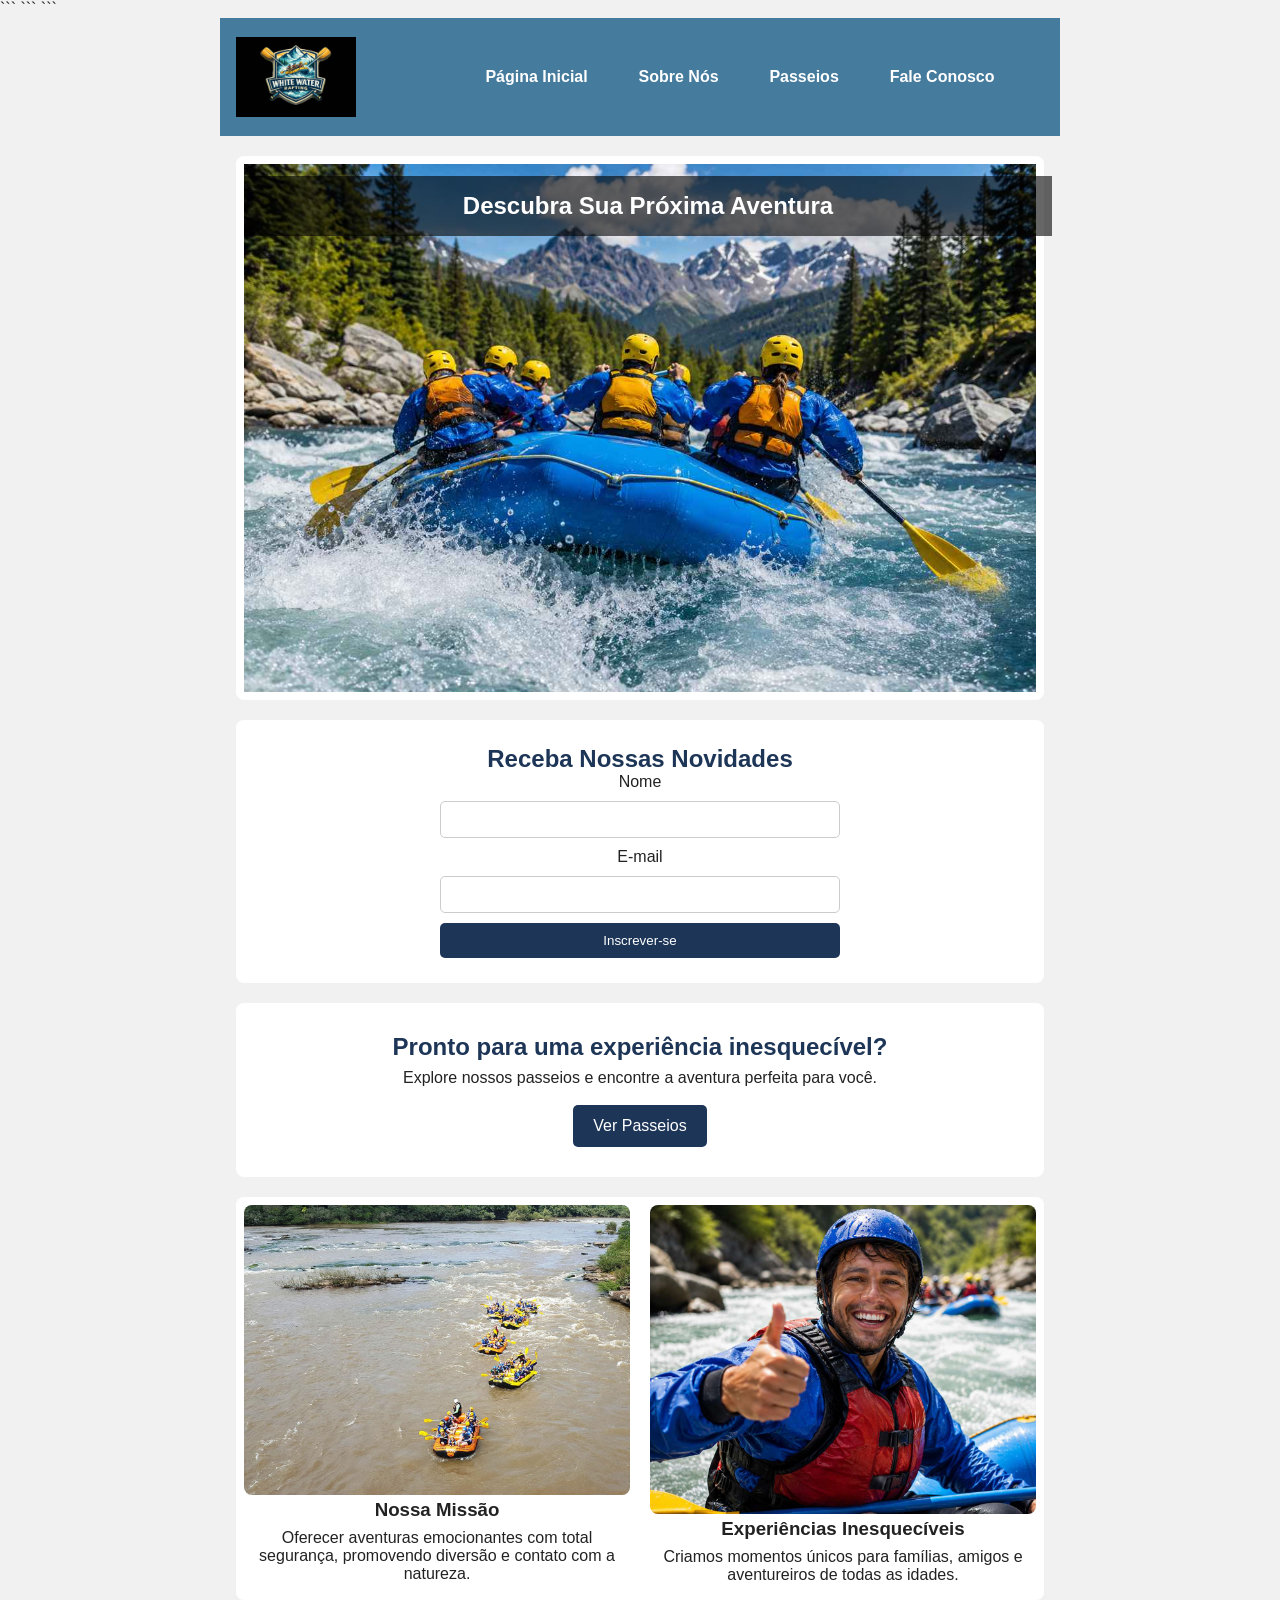
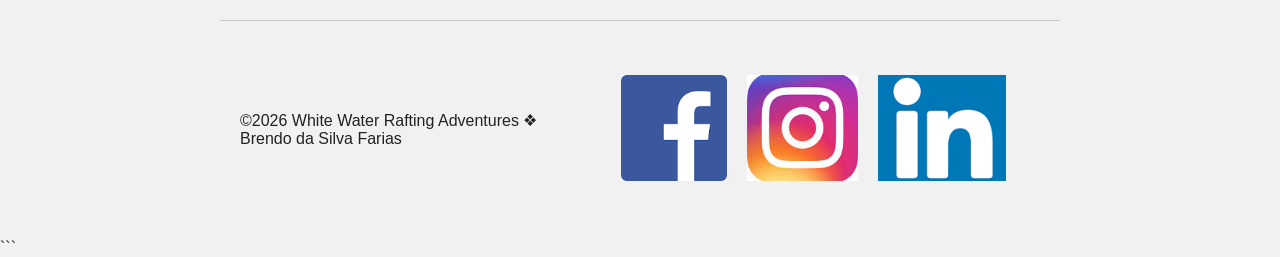
==== wwr/index.html @ 47317ab7 "final" ====
<!DOCTYPE html>

<html lang="pt-BR">

<head>
    <meta charset="UTF-8">
    <meta name="viewport" content="width=device-width, initial-scale=1.0">

```
<title>Página Inicial | White Water Rafting Adventures</title>

<meta name="description"
    content="Viva aventuras inesquecíveis em rafting. Conheça nossos passeios, experiências e reserve sua próxima aventura.">

<meta name="author" content="Brendo da Silva Farias">

<link rel="stylesheet" href="estilos/rafting.css">
```

</head>

<body>

```
<header>
    <img src="imagens/logo.jpg" alt="Logo White Water Rafting">

    <nav>
        <a href="index.html">Página Inicial</a>
        <a href="sobre.html">Sobre Nós</a>
        <a href="passeios.html">Passeios</a>
        <a href="contato.html">Fale Conosco</a>
    </nav>
</header>

<main>

    <section class="hero">
        <img src="imagens/hero.jpg" alt="Rafting em águas rápidas">

        <h1>Descubra Sua Próxima Aventura</h1>
    </section>

    <section class="newsletter">
        <h2>Receba Nossas Novidades</h2>

        <form>
            <label for="nome">Nome</label>
            <input type="text" id="nome" name="nome" required>

            <label for="email">E-mail</label>
            <input type="email" id="email" name="email" required>

            <button type="submit">Inscrever-se</button>
        </form>
    </section>

    <section class="cta">
        <h2>Pronto para uma experiência inesquecível?</h2>

        <p>
            Explore nossos passeios e encontre a aventura perfeita para você.
        </p>

        <a href="passeios.html" class="botao">
            Ver Passeios
        </a>
    </section>

    <section class="home-grid">

        <div class="grid-item">
            <img src="imagens/raft1.jpg" alt="Equipe praticando rafting">

            <h3>Nossa Missão</h3>

            <p>
                Oferecer aventuras emocionantes com total segurança,
                promovendo diversão e contato com a natureza.
            </p>
        </div>

        <div class="grid-item">
            <img src="imagens/cliente-feliz.jpg" alt="Clientes satisfeitos">

            <h3>Experiências Inesquecíveis</h3>

            <p>
                Criamos momentos únicos para famílias, amigos
                e aventureiros de todas as idades.
            </p>
        </div>

    </section>

</main>

<footer>
    <p>©2026 White Water Rafting Adventures ❖ Brendo da Silva Farias</p>

    <nav class="socialmedia">

        <a href="https://facebook.com">
            <img src="imagens/facebook.png" alt="Ícone do Facebook">
        </a>

        <a href="https://instagram.com">
            <img src="imagens/instagram.jpeg" alt="Ícone do Instagram">
        </a>

        <a href="https://linkedin.com">
            <img src="imagens/linkedin.png" alt="Ícone do LinkedIn">
        </a>

    </nav>
</footer>
```

</body>

</html>
---- wwr/estilos/rafting.css ----
* {
    margin: 0;
    padding: 0;
    box-sizing: border-box;
}

:root {
    --cor-primaria: #1d3557;
    --cor-secundaria: #457b9d;
    --cor-destaque1: #222222;
    --cor-fundo: #f1f1f1;
    --cor-clara: #ffffff;

    --fonte-titulo: Arial, Helvetica, sans-serif;
    --fonte-body: Arial, Helvetica, sans-serif;
}

body {
    font-family: var(--fonte-body);
    color: var(--cor-destaque1);
    background-color: var(--cor-fundo);
}

header,
main,
footer {
    max-width: 840px;
    margin: 0 auto;
}

header {
    display: grid;
    grid-template-columns: 200px 1fr;
    align-items: center;
    background-color: var(--cor-secundaria);
    padding: 16px;
    color: var(--cor-clara);
}

header img {
    width: 120px;
}

nav {
    display: flex;
    justify-content: space-around;
    align-items: center;
    margin: 16px;
    padding: 8px;
}

nav a {
    color: var(--cor-clara);
    text-decoration: none;
    font-weight: bold;
    padding: 10px;
}

nav a:hover {
    background-color: var(--cor-primaria);
    border-radius: 5px;
}

h1,
h2 {
    font-family: var(--fonte-titulo);
    color: var(--cor-primaria);
    text-align: center;
}

section,
article {
    margin: 16px;
    padding: 8px;
}

p {
    margin: 8px 0;
}

.hero {
    position: relative;
}

.hero img {
    display: block;
    width: 100%;
    height: auto;
}

.hero h1 {
    position: absolute;
    top: 20px;
    width: 100%;
    padding: 16px;
    text-align: center;
    background-color: rgba(0, 0, 0, 0.6);
    color: var(--cor-clara);
}

.hero article {
    position: absolute;
    bottom: 20px;
    left: 20px;
    right: 20px;
    padding: 20px;
    background-color: rgba(255, 255, 255, 0.85);
}

.hero article img {
    float: right;
    width: 125px;
    margin-left: 15px;
    border: 2px solid var(--cor-primaria);
}

section {
    background-color: var(--cor-clara);
    margin-top: 20px;
    border-radius: 8px;
}

.history-content {
    display: grid;
    grid-template-columns: 1fr 220px 1fr;
    gap: 20px;
    align-items: center;
}

.history-content p {
    text-align: justify;
}

.history-content img {
    width: 100%;
    border-radius: 8px;
}

.adventures {
    text-align: center;
}

.adventure-gallery {
    display: flex;
    justify-content: space-between;
    gap: 10px;
}

.adventure-gallery figure {
    width: 150px;
    border: 1px solid #cccccc;
    padding: 5px;
    background-color: var(--cor-clara);
}

.adventure-gallery img {
    width: 100%;
    height: 100px;
    object-fit: cover;
    border-radius: 5px;
}

figcaption {
    margin-top: 5px;
    font-size: 14px;
    font-weight: bold;
}

footer {
    margin-top: 20px;
    padding: 20px;
    border-top: 1px solid #cccccc;
    display: flex;
    justify-content: space-between;
    align-items: center;
}

.redes-sociais {
    display: flex;
    align-items: center;
}

.redes-sociais a {
    text-decoration: none;
}

.redes-sociais img {
    width: 40px;
    height: 40px;
    object-fit: contain;
    margin-left: 10px;
}

.company-info {
    background-color: var(--cor-clara);
    text-align: center;
    padding: 20px;
    margin-top: 20px;
    border-radius: 8px;
}

.contact-layout {
    display: grid;
    grid-template-columns: 1fr 1fr;
    gap: 20px;
    margin-top: 20px;
}

.map-container iframe {
    width: 100%;
    height: 450px;
    border: 0;
}

.contact-form {
    background-color: var(--cor-clara);
    padding: 20px;
    border-radius: 8px;
}

.contact-form form {
    display: grid;
    gap: 12px;
}

.contact-form label {
    font-weight: bold;
}

.contact-form input[type="text"],
.contact-form input[type="email"],
.contact-form textarea {
    width: 100%;
    padding: 10px;
    border: 1px solid #cccccc;
    border-radius: 4px;
}

.contact-form textarea {
    resize: vertical;
}

.contact-form input[type="submit"] {
    background-color: var(--cor-primaria);
    color: var(--cor-clara);
    border: none;
    padding: 12px;
    font-size: 16px;
    cursor: pointer;
    border-radius: 4px;
}

.contact-form input[type="submit"]:hover {
    background-color: var(--cor-secundaria);
}

.staff-section {
    margin-top: 20px;
}

.staff-section h2 {
    margin-bottom: 20px;
}

.employees {
    display: flex;
    justify-content: space-between;
    gap: 20px;
}

.employees figure {
    flex: 1;
    text-align: center;
}

.employees img {
    width: 100%;
    height: auto;
    max-height: 320px;
    border-radius: 8px;
}

.employees figcaption {
    margin-top: 10px;
    font-weight: bold;
}

iframe {
    border: 0;
}

img {
    max-width: 100%;
    height: auto;
}

/* ===== INDEX.HTML ===== */

.newsletter {
    text-align: center;
    padding: 25px;
}

.newsletter form {
    display: grid;
    gap: 10px;
    max-width: 400px;
    margin: 0 auto;
}

.newsletter input,
.newsletter button {
    padding: 10px;
    border-radius: 5px;
    border: 1px solid #ccc;
}

.newsletter button {
    background-color: var(--cor-primaria);
    color: white;
    border: none;
    cursor: pointer;
}

.newsletter button:hover {
    background-color: var(--cor-secundaria);
}

.cta {
    text-align: center;
    padding: 30px;
}

.botao {
    display: inline-block;
    margin-top: 10px;
    padding: 12px 20px;
    background-color: var(--cor-primaria);
    color: white;
    text-decoration: none;
    border-radius: 5px;
}

.botao:hover {
    background-color: var(--cor-secundaria);
}

.home-grid {
    display: grid;
    grid-template-columns: 1fr 1fr;
    gap: 20px;
}

.home-grid img {
    width: 100%;
    border-radius: 8px;
}

.grid-item {
    text-align: center;
}

/* ===== PASSEIOS.HTML ===== */

.contato-cta {
    text-align: center;
    padding: 25px;
}

.passeios-grid {
    display: grid;
    grid-template-columns: repeat(3, 1fr);
    gap: 20px;
}

.passeios-grid article {
    background-color: white;
    border-radius: 8px;
    padding: 10px;
    text-align: center;
}

.passeios-grid img {
    width: 100%;
    height: 220px;
    object-fit: cover;
    border-radius: 8px;
}

.tabela-passeios {
    overflow-x: auto;
}

table {
    width: 100%;
    border-collapse: collapse;
    background-color: white;
}

table th,
table td {
    border: 1px solid #ccc;
    padding: 12px;
    text-align: center;
}

table th {
    background-color: var(--cor-primaria);
    color: white;
}

/* Responsividade */

@media (max-width: 768px) {

    .contact-layout,
    .home-grid,
    .passeios-grid,
    .history-content {
        grid-template-columns: 1fr;
    }

    .employees,
    .adventure-gallery {
        flex-direction: column;
        align-items: center;
    }

    nav {
        flex-direction: column;
        gap: 10px;
    }
}
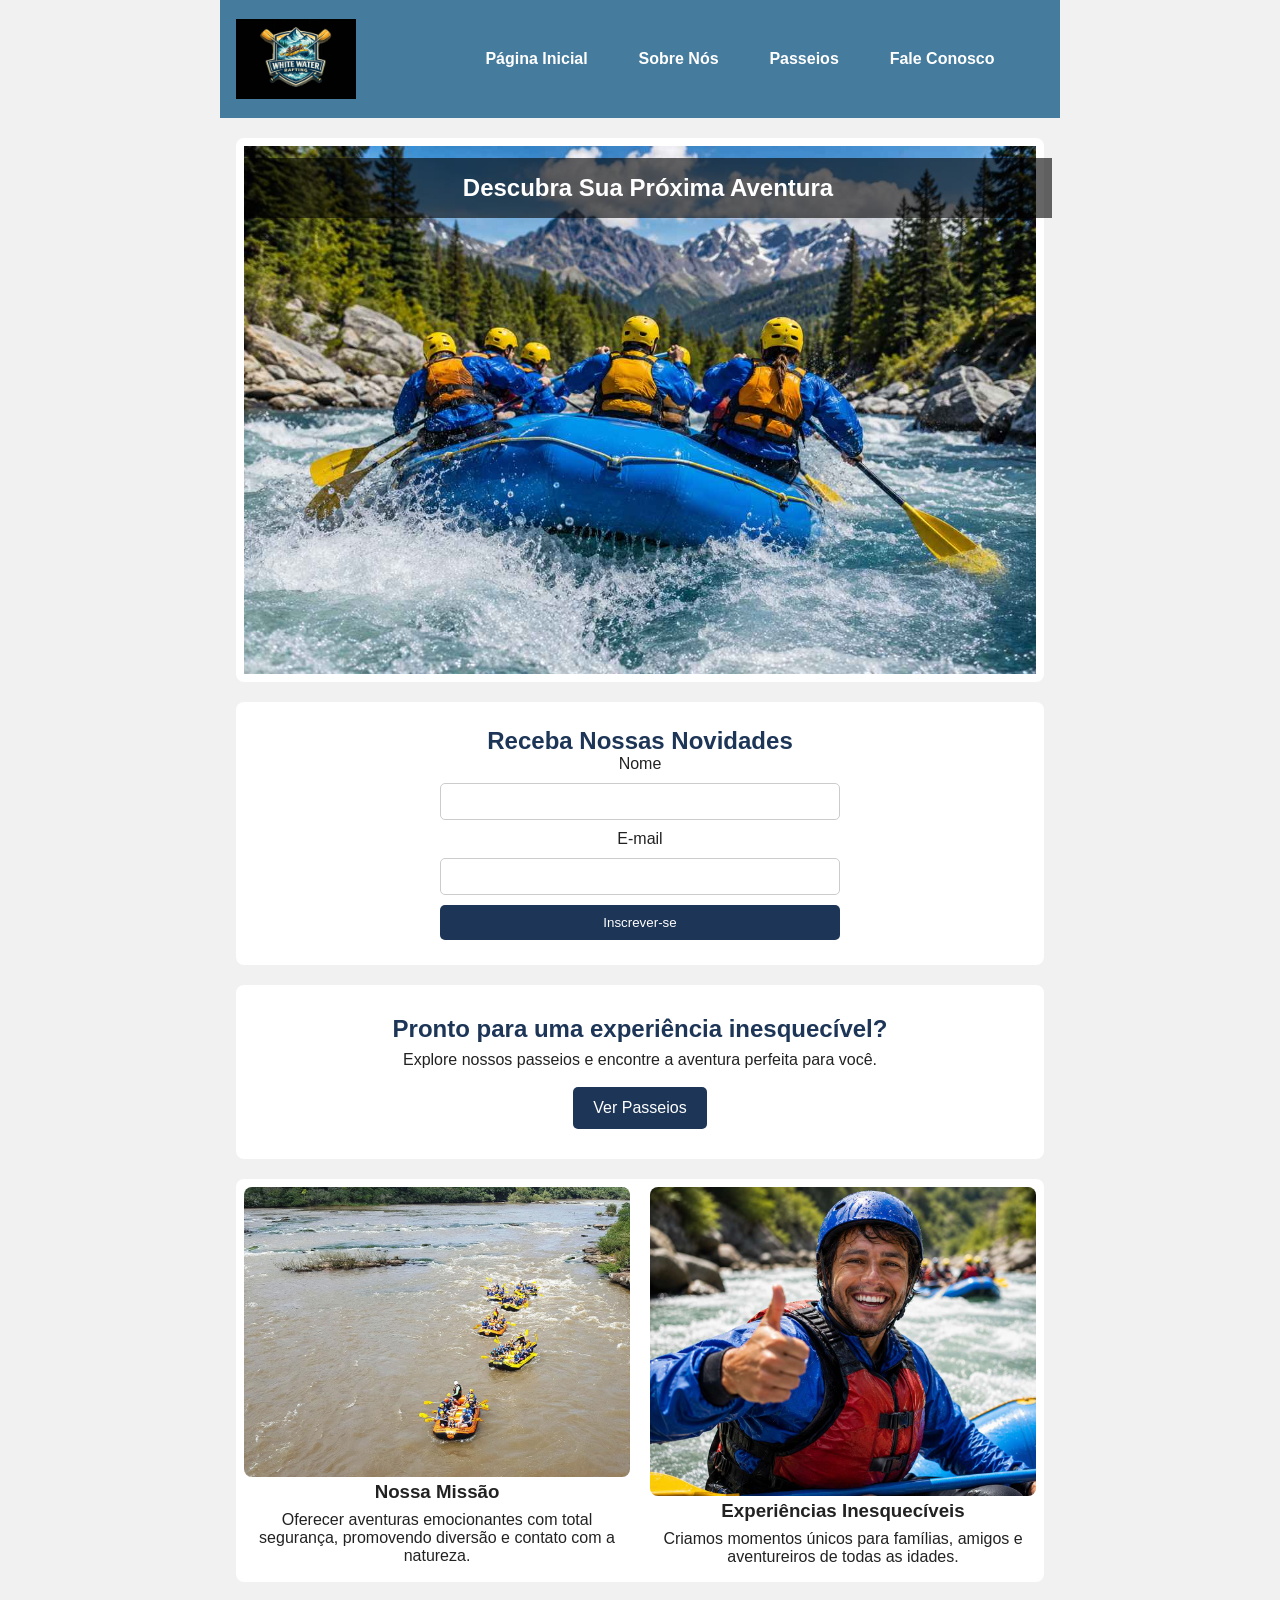
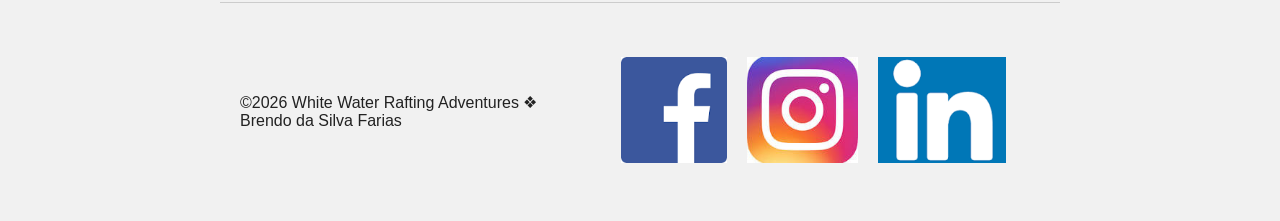
==== commit 1a264fc6: "nova alteração" ====
--- a/wwr/index.html
+++ b/wwr/index.html
@@ -6,7 +6,6 @@
     <meta charset="UTF-8">
     <meta name="viewport" content="width=device-width, initial-scale=1.0">
 
-```
 <title>Página Inicial | White Water Rafting Adventures</title>
 
 <meta name="description"
@@ -15,13 +14,11 @@
 <meta name="author" content="Brendo da Silva Farias">
 
 <link rel="stylesheet" href="estilos/rafting.css">
-```
 
 </head>
 
 <body>
 
-```
 <header>
     <img src="imagens/logo.jpg" alt="Logo White Water Rafting">
 
@@ -114,7 +111,6 @@
 
     </nav>
 </footer>
-```
 
 </body>
 
